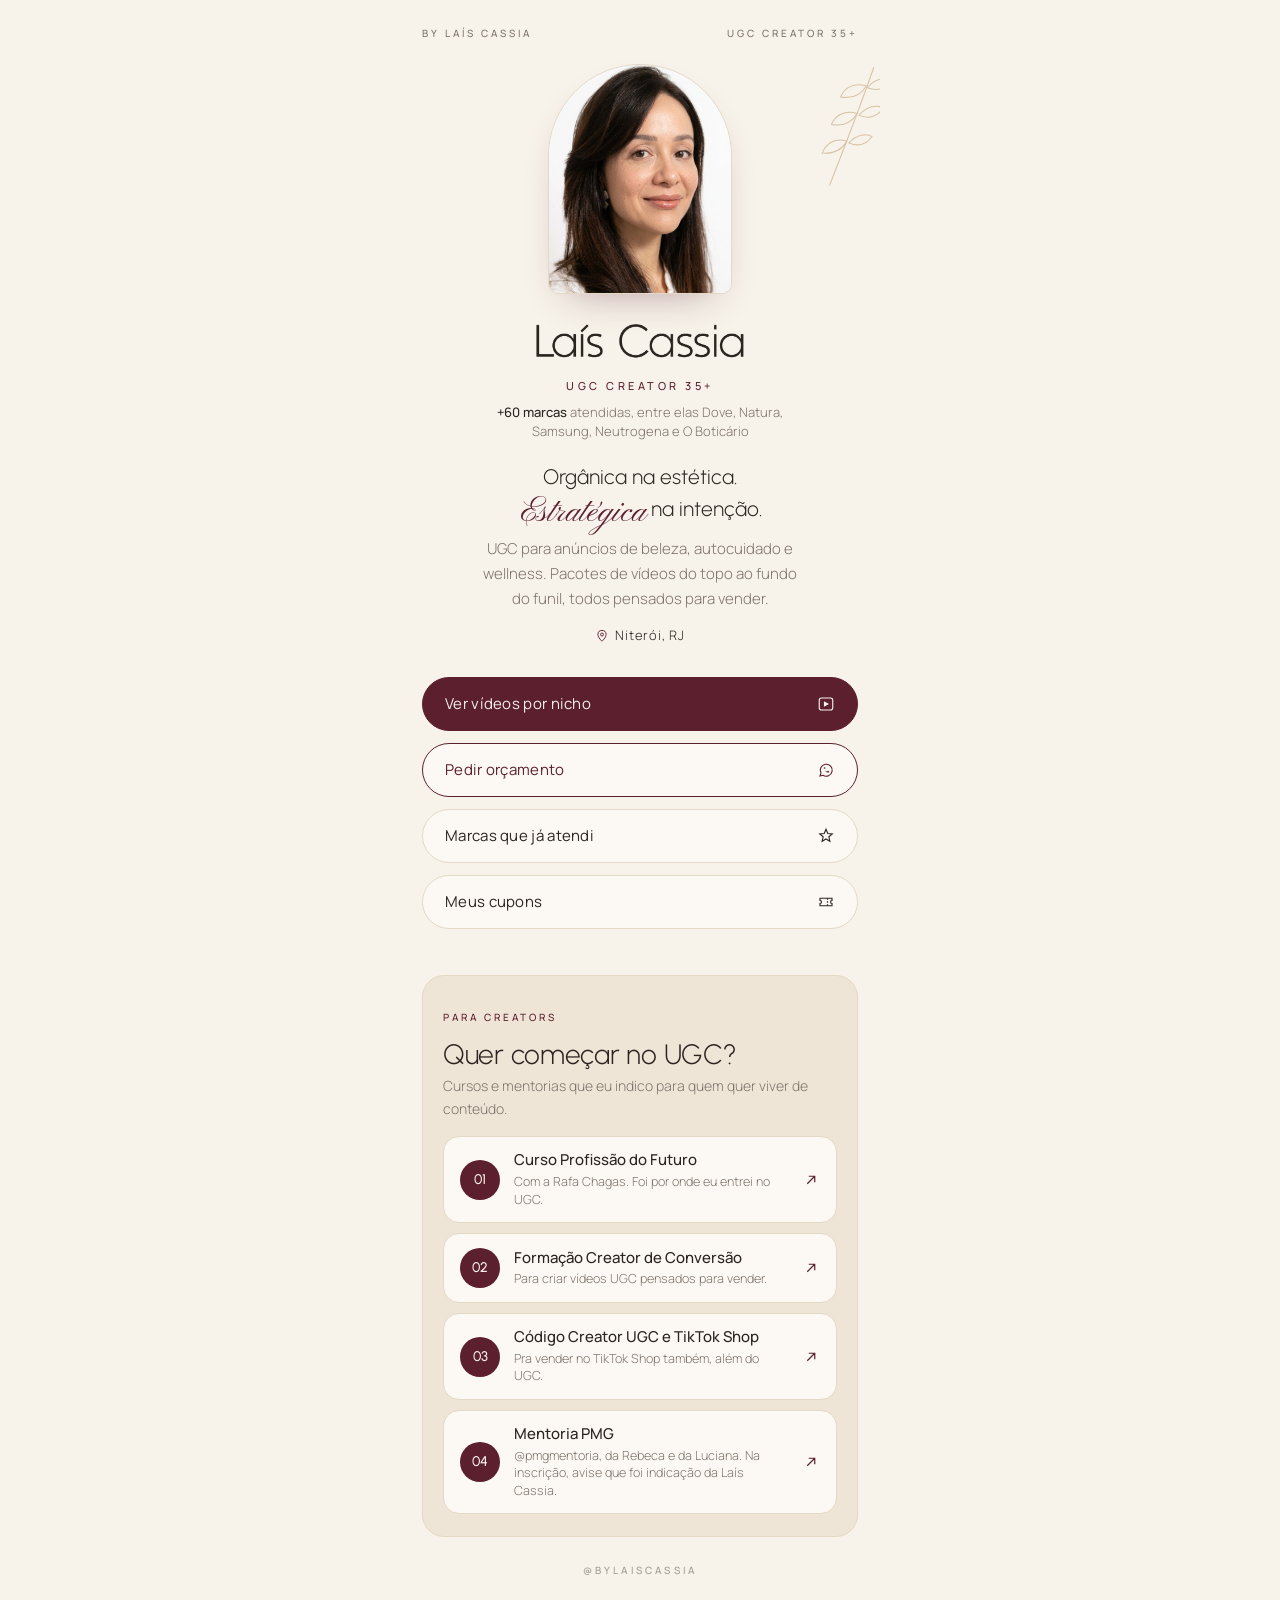
==== index.html @ 1421b420 "Atualização imediata do estilo (cache) Co-Authored-By: Claude Opus 5.5 <noreply@anthropic.com> Claud" ====
<!DOCTYPE html>
<html lang="pt-BR">
<head>
<meta charset="utf-8">
<meta name="viewport" content="width=device-width,initial-scale=1">
<title>Laís Cassia · UGC Creator 35+</title>
<meta name="description" content="UGC para anúncios de beleza, autocuidado e wellness. Niterói, RJ.">
<meta property="og:title" content="Laís Cassia · UGC Creator 35+">
<meta property="og:description" content="UGC para anúncios de beleza, autocuidado e wellness. Niterói, RJ.">
<meta property="og:image" content="img/lais.jpg">
<meta name="theme-color" content="#F7F2EA">
<link rel="icon" href="img/icon.jpg">
<link rel="preload" href="fonts/manrope-300.woff2" as="font" type="font/woff2" crossorigin>
<link rel="preload" href="fonts/urbanist-300.woff2" as="font" type="font/woff2" crossorigin>
<link rel="stylesheet" href="assets/site.css?v=1794709041">
</head>
<body>
<main class="wrap">
  <div class="sigrow"><span>By Laís Cassia</span><span>UGC Creator 35+</span></div>
  <svg class="leaf" style="top:62px;right:-14px;width:92px" viewBox="0 0 100 140" fill="none" stroke="currentColor" stroke-width="1.1" stroke-linecap="round" aria-hidden="true"><path d="M78 6C66 40 52 78 30 134"/><path d="M70 26c-14-4-24 2-28 12 12 2 22-2 28-12z"/><path d="M71 28c8-10 20-12 26-8-6 10-16 12-26 8z"/><path d="M60 56c-14-4-24 2-28 12 12 2 22-2 28-12z"/><path d="M62 58c8-10 20-12 26-8-6 10-16 12-26 8z"/><path d="M49 86c-14-4-23 3-27 13 12 1 21-3 27-13z"/><path d="M51 88c8-9 19-11 25-7-6 9-15 11-25 7z"/></svg>
  <header class="hero">
    <div class="arch"><img src="img/lais.jpg" alt="Laís Cassia" width="640" height="800"></div>
    <h1><img src="img/nome.png" alt="Laís Cassia" width="720" height="165"></h1>
    <div class="tag">UGC Creator 35+</div>
    <p class="proof"><b>+60 marcas</b> atendidas, entre elas Dove, Natura,<br>Samsung, Neutrogena e O Boticário</p>
    <p class="promise">Orgânica na estética.<br><span class="sc">Estratégica</span> na intenção.</p>
    <p class="sub">UGC para anúncios de beleza, autocuidado e wellness. Pacotes de vídeos do topo ao fundo do funil, todos pensados para vender.</p>
    <span class="loc"><svg viewBox="0 0 24 24" fill="none" stroke="currentColor" stroke-width="1.6"><path d="M12 21s-7-6.2-7-11.5A7 7 0 0 1 19 9.5C19 14.8 12 21 12 21z"/><circle cx="12" cy="9.5" r="2.5"/></svg>Niterói, RJ</span>
  </header>

  <a class="qf" id="qf" href="https://quei.ma/c/2j8c57a9d8ba3" target="_blank" rel="noopener" hidden>
    <span class="qtop"><span class="qtag" data-q="tag">Só até quarta</span><span class="qtimer" data-q="timer"></span></span>
    <span class="qtitle"><span class="fire">🔥</span><span>Queima Friday<small>Antecipada</small></span></span>
    <span class="qoff">40% OFF no plano anual da Queima Diária</span>
    <span class="qsub">Treino em casa, na TV da sala, em menos de 20 minutos. É o que eu faço entre uma gravação e outra.</span>
    <span class="qbtn">Quero meu desconto<svg class="ic" viewBox="0 0 24 24" fill="none" stroke="currentColor" stroke-width="1.5"><path d="M5 12h14M13 6l6 6-6 6"/></svg></span>
  </a>

  <nav class="btns" aria-label="Links principais">
    <a class="btn primary" href="portfolio.html"><span class="lbl">Ver vídeos por nicho</span><svg class="ic" viewBox="0 0 24 24" fill="none" stroke="currentColor" stroke-width="1.5"><rect x="3" y="4" width="18" height="16" rx="3"/><path d="M10 9.5v5l4.5-2.5z" fill="currentColor"/></svg></a>
    <a class="btn outline" data-wa href="#"><span class="lbl">Pedir orçamento</span><svg class="ic" viewBox="0 0 24 24" fill="none" stroke="currentColor" stroke-width="1.5"><path d="M4 20l1.3-3.9A8 8 0 1 1 8 19z"/><path d="M9 9.5c.3 2.4 2.1 4.2 4.5 4.6l1-1.1 1.8.8-.4 1.6c-3.7.2-7-3.1-6.8-6.8l1.6-.4.8 1.8z" fill="currentColor" stroke="none"/></svg></a>
    <a class="btn" href="marcas.html"><span class="lbl">Marcas que já atendi</span><svg class="ic" viewBox="0 0 24 24" fill="none" stroke="currentColor" stroke-width="1.5"><path d="M12 3l2.4 5.6 6 .5-4.6 4 1.4 5.9L12 16l-5.2 3 1.4-5.9-4.6-4 6-.5z"/></svg></a>
    <a class="btn" href="cupons.html"><span class="lbl">Meus cupons</span><svg class="ic" viewBox="0 0 24 24" fill="none" stroke="currentColor" stroke-width="1.5"><path d="M4 7h16v3a2 2 0 0 0 0 4v3H4v-3a2 2 0 0 0 0-4z"/><path d="M14 7v10" stroke-dasharray="2 2"/></svg></a>
  </nav>

  <section class="creators" aria-labelledby="cr">
    <span class="eyebrow">Para creators</span>
    <h2 id="cr">Quer começar no UGC?</h2>
    <p>Cursos e mentorias que eu indico para quem quer viver de conteúdo.</p>
    <a class="ccard" href="https://go.hotmart.com/C105191651O" target="_blank" rel="noopener"><span class="ci">01</span><span><b>Curso Profissão do Futuro</b><small>Com a Rafa Chagas. Foi por onde eu entrei no UGC.</small></span><svg class="go" viewBox="0 0 24 24" fill="none" stroke="currentColor" stroke-width="1.6"><path d="M7 17L17 7M9 7h8v8"/></svg></a>
    <a class="ccard" href="https://pay.hub.la/1fpqzjWZHapXwMQ8RwkA?ref=ko4zd2ukh3A7f5HoxDMD" target="_blank" rel="noopener"><span class="ci">02</span><span><b>Formação Creator de Conversão</b><small>Para criar vídeos UGC pensados para vender.</small></span><svg class="go" viewBox="0 0 24 24" fill="none" stroke="currentColor" stroke-width="1.6"><path d="M7 17L17 7M9 7h8v8"/></svg></a>
    <a class="ccard" href="https://kiwify.app/MMvQjS4?afid=CzxgS0Yg" target="_blank" rel="noopener"><span class="ci">03</span><span><b>Código Creator UGC e TikTok Shop</b><small>Pra vender no TikTok Shop também, além do UGC.</small></span><svg class="go" viewBox="0 0 24 24" fill="none" stroke="currentColor" stroke-width="1.6"><path d="M7 17L17 7M9 7h8v8"/></svg></a>
    <a class="ccard" href="https://www.instagram.com/pmgmentoria/" target="_blank" rel="noopener"><span class="ci">04</span><span><b>Mentoria PMG</b><small>@pmgmentoria, da Rebeca e da Luciana. Na inscrição, avise que foi indicação da Laís Cassia.</small></span><svg class="go" viewBox="0 0 24 24" fill="none" stroke="currentColor" stroke-width="1.6"><path d="M7 17L17 7M9 7h8v8"/></svg></a>
  </section>
  <div class="sign"><a href="https://www.instagram.com/bylaiscassia/" target="_blank" rel="noopener">@bylaiscassia</a></div>
</main>
<script src="assets/site.js?v=1794709041"></script>
<script>
(function(){
  var el=document.getElementById("qf"); if(!el) return;
  var ini=new Date("2026-11-16T00:00:00-03:00"), fim=new Date("2026-11-19T00:00:00-03:00");
  var agora=new Date();
  if(agora<ini||agora>=fim) return;
  el.hidden=false;
  document.querySelectorAll("[data-qnormal]").forEach(function(n){n.hidden=true;});
  var tag=el.querySelector('[data-q="tag"]'), tm=el.querySelector('[data-q="timer"]');
  function p(n){return String(n).padStart(2,"0")}
  function tick(){
    var now=new Date(), alvo=now<ini?ini:fim, s=Math.max(0,Math.floor((alvo-now)/1000));
    if(now>=fim){el.hidden=true;return}
    var d=Math.floor(s/86400),h=Math.floor(s%86400/3600),m=Math.floor(s%3600/60),ss=s%60;
    tag.textContent = "Só até quarta";
    tm.textContent = "acaba em "+(d?d+"d ":"")+p(h)+"h "+p(m)+"m "+p(ss)+"s";
  }
  tick(); setInterval(tick,1000);
})();
</script>
</body>
</html>
---- assets/site.css ----
@font-face{font-family:"Urbanist";src:url(../fonts/urbanist-300.woff2) format("woff2");font-weight:300;font-style:normal;font-display:swap}
@font-face{font-family:"Urbanist";src:url(../fonts/urbanist-400.woff2) format("woff2");font-weight:400;font-style:normal;font-display:swap}
@font-face{font-family:"Urbanist";src:url(../fonts/urbanist-500.woff2) format("woff2");font-weight:500;font-style:normal;font-display:swap}
@font-face{font-family:"Manrope";src:url(../fonts/manrope-300.woff2) format("woff2");font-weight:300;font-style:normal;font-display:swap}
@font-face{font-family:"Manrope";src:url(../fonts/manrope-400.woff2) format("woff2");font-weight:400;font-style:normal;font-display:swap}
@font-face{font-family:"Manrope";src:url(../fonts/manrope-500.woff2) format("woff2");font-weight:500;font-style:normal;font-display:swap}
@font-face{font-family:"Manrope";src:url(../fonts/manrope-600.woff2) format("woff2");font-weight:600;font-style:normal;font-display:swap}
@font-face{font-family:"Pinyon Script";src:url(../fonts/pinyon-400.woff2) format("woff2");font-weight:400;font-style:normal;font-display:swap}
:root{
  --bg:#F7F2EA;          /* off-white da paleta */
  --card:#FCF9F4;
  --ink:#2B2420;         /* preto suave */
  --muted:#7E746C;
  --gray:#A39B92;        /* cinza */
  --line:#E4D8C6;
  --carmim:#5C1F2E;      /* cor principal */
  --carmim-2:#74293C;
  --bege:#D8C3A5;
  --soft:#EFE5D6;
  --serif:"Urbanist","Kontora",system-ui,sans-serif;
  --sans:"Manrope",system-ui,sans-serif;
  --script:"Pinyon Script",cursive;
  --qd:#FF4F00;
}
*{box-sizing:border-box}
html{-webkit-text-size-adjust:100%;scroll-behavior:smooth}
body{margin:0;background:var(--bg);color:var(--ink);font:300 16px/1.65 var(--sans);-webkit-font-smoothing:antialiased}
a{color:inherit}
img,video{display:block;max-width:100%}
.wrap{max-width:480px;margin:0 auto;padding:28px 22px 44px;position:relative;overflow:hidden}
.wide{max-width:1120px}
.leaf{position:absolute;pointer-events:none;color:var(--bege)}
.sigrow{display:flex;justify-content:space-between;align-items:center;font:500 10px/1 var(--sans);letter-spacing:.3em;text-transform:uppercase;color:var(--muted);position:relative;z-index:2}
.eyebrow{font:500 10px/1 var(--sans);letter-spacing:.3em;text-transform:uppercase;color:var(--muted)}
h1,h2,h3{font-family:var(--serif);font-weight:300;line-height:1.15;margin:0;color:var(--ink);letter-spacing:-.01em}

/* topo do link da bio */
.hero{display:flex;flex-direction:column;align-items:center;text-align:center;position:relative;z-index:1;margin-top:26px}
.arch{width:184px;height:230px;border-radius:92px 92px 10px 10px;overflow:hidden;border:1px solid var(--line);box-shadow:0 18px 40px -22px rgba(92,31,46,.45)}
.arch img{width:100%;height:100%;object-fit:cover}
.hero h1{margin:24px 0 0;line-height:0}
.hero h1 img{height:50px;width:auto;margin:0 auto}
.tag{font:500 11px/1 var(--sans);letter-spacing:.32em;text-transform:uppercase;color:var(--carmim);margin-top:12px}
.promise{font:300 21px/1.35 var(--serif);margin:22px 0 12px}
.promise .sc{font:400 34px/1 var(--script);color:var(--carmim);font-style:normal;display:inline-block;transform:translateY(5px);margin-left:2px}
.sub{color:var(--muted);font-size:15px;margin:0;max-width:36ch}
.loc{display:inline-flex;align-items:center;gap:6px;margin-top:14px;font-size:13px;letter-spacing:.06em;color:var(--ink)}
.loc svg{width:14px;height:14px;color:var(--carmim)}

/* botões */
.btns{display:flex;flex-direction:column;gap:12px;margin:30px 0 0}
.btn{display:flex;align-items:center;justify-content:space-between;gap:12px;text-decoration:none;padding:17px 22px;border-radius:999px;border:1px solid var(--line);background:var(--card);font:400 15px/1.2 var(--sans);letter-spacing:.02em;transition:transform .15s ease,border-color .15s ease,background .15s ease}
.btn:hover{border-color:var(--carmim);transform:translateY(-1px)}
.btn:focus-visible{outline:2px solid var(--carmim);outline-offset:3px}
.btn .ic{width:18px;height:18px;flex:none}
.btn.primary{background:var(--carmim);border-color:var(--carmim);color:#F7F2EA}
.btn.primary:hover{background:var(--carmim-2)}
.btn.outline{border-color:var(--carmim);color:var(--carmim)}
.btn .lbl{flex:1;text-align:left}
.proof{margin:26px 0 0;text-align:center;font-size:13px;color:var(--muted)}
.proof b{font-weight:500;color:var(--ink)}

/* rodapé */
.sign{margin-top:28px;font:500 10px/1 var(--sans);letter-spacing:.32em;text-transform:uppercase;color:var(--gray);text-align:center}
.sign a{text-decoration:none}

/* páginas internas */
.top{display:flex;align-items:center;justify-content:space-between;margin-bottom:30px;position:relative;z-index:2}
.back{display:inline-flex;align-items:center;gap:6px;text-decoration:none;font-size:13px;letter-spacing:.04em;color:var(--muted)}
.back:hover{color:var(--carmim)}
.page-title{font-size:42px;line-height:1.05}
.page-title em{font-family:var(--script);font-style:normal;color:var(--carmim);font-size:1.15em;font-weight:400}
.page-sub{color:var(--muted);margin:12px 0 0;max-width:56ch}

/* portfólio */
.chips{display:flex;gap:8px;overflow-x:auto;padding:10px 22px;margin:22px -22px 0;scrollbar-width:none;position:sticky;top:0;background:var(--bg);z-index:5;border-bottom:1px solid transparent}
.chips::-webkit-scrollbar{display:none}
.chip{flex:none;text-decoration:none;font-size:12px;letter-spacing:.04em;padding:8px 14px;border-radius:999px;border:1px solid var(--line);background:var(--card);white-space:nowrap}
.chip:hover{border-color:var(--carmim);color:var(--carmim)}
.niche{padding-top:40px;scroll-margin-top:60px}
.niche-head{display:flex;align-items:baseline;justify-content:space-between;gap:12px;border-bottom:1px solid var(--line);padding-bottom:10px}
.niche h2{font-size:30px}
.niche .num{font:500 10px/1 var(--sans);letter-spacing:.24em;text-transform:uppercase;color:var(--gray)}
.niche p.desc{color:var(--muted);font-size:14px;margin:10px 0 18px;max-width:62ch}
.row{display:grid;grid-auto-flow:column;grid-auto-columns:minmax(150px,44%);gap:12px;overflow-x:auto;scroll-snap-type:x mandatory;scroll-padding:0 22px;margin:0 -22px;padding:0 22px 6px;scrollbar-width:none}
.row::-webkit-scrollbar{display:none}
@media(min-width:760px){.row{grid-auto-flow:row;grid-template-columns:repeat(4,minmax(0,1fr));grid-auto-columns:auto;overflow:visible;margin:0;padding:0;gap:18px}}
.vcard{margin:0;scroll-snap-align:start}
.vbox{position:relative;border-radius:14px;overflow:hidden;background:var(--soft);aspect-ratio:9/16}
.vbox video{width:100%;height:100%;object-fit:cover;background:#000}
.vbox .play{position:absolute;inset:0;display:flex;align-items:center;justify-content:center;background:transparent;border:0;cursor:pointer;padding:0}
.vbox .play img{position:absolute;inset:0;width:100%;height:100%;object-fit:cover}
.vbox .play span{position:relative;width:50px;height:50px;border-radius:50%;background:rgba(247,242,234,.9);display:flex;align-items:center;justify-content:center;box-shadow:0 4px 18px rgba(0,0,0,.18)}
.vbox .play span svg{width:17px;height:17px;margin-left:3px;color:var(--carmim)}
.vbox .dur{position:absolute;right:8px;bottom:8px;font-size:11px;background:rgba(43,36,32,.6);color:#fff;padding:2px 7px;border-radius:999px}
.vcard figcaption{padding:10px 2px 0}
.vcard .brand{font:500 10px/1.2 var(--sans);letter-spacing:.2em;text-transform:uppercase;color:var(--carmim)}
.vcard .cap{font-size:13px;line-height:1.4;margin-top:5px}
.cta-band{margin:60px 0 0;padding:34px 22px;border-radius:22px;background:var(--carmim);color:#F7F2EA;text-align:center;position:relative;overflow:hidden}
.cta-band h2{font-size:28px;color:#F7F2EA}
.cta-band p{color:#E8DCCB;margin:8px auto 20px;max-width:40ch;line-height:1.35}
.cta-band .btn{display:inline-flex;max-width:320px;width:100%;background:#F7F2EA;border-color:#F7F2EA;color:var(--carmim)}
.cta-band .eyebrow{color:var(--bege);font-size:15px;letter-spacing:.32em}
.cta-band p strong{display:block;font-weight:600;color:#F7F2EA;margin-top:2px}

/* marcas */
.wall{display:flex;flex-wrap:wrap;justify-content:center;gap:8px 20px;margin:32px 0 0}
.wall span{font:300 20px/1.35 var(--serif);color:var(--ink)}
.wall span.big{font-size:26px;font-weight:400;color:var(--carmim)}
.wall span.dot{color:var(--bege)}
.posts{display:grid;gap:12px;margin-top:18px}
.post{display:flex;align-items:center;justify-content:space-between;gap:14px;text-decoration:none;padding:16px 18px;border-radius:16px;background:var(--card);border:1px solid var(--line)}
.post:hover{border-color:var(--carmim)}
.post b{font:400 20px/1.2 var(--serif);display:block}
.post small{color:var(--muted);font-size:12px}
.post svg{width:18px;height:18px;color:var(--carmim);flex:none}
.sec{margin-top:46px}
.sec h2{font-size:28px}

/* cupons */
.coupon{padding:24px 22px;border-radius:20px;background:var(--card);border:1px solid var(--line);margin-top:16px}
.coupon.feature{background:var(--carmim);border-color:var(--carmim);color:#F7F2EA}
.coupon.feature h2,.coupon.feature p{color:#F7F2EA}
.coupon.feature p{opacity:.9}
.coupon.feature .badge{background:#F7F2EA;color:var(--carmim)}
.coupon.feature .btn{background:#F7F2EA;border-color:#F7F2EA;color:var(--carmim)}
.coupon .badge{display:inline-block;font:500 10px/1 var(--sans);letter-spacing:.2em;text-transform:uppercase;color:var(--carmim);background:var(--soft);padding:7px 11px;border-radius:999px}
.coupon h2{font-size:28px;margin-top:14px}
.coupon p{color:var(--muted);margin:6px 0 18px;font-size:15px}
.coupon .code{display:inline-flex;align-items:center;gap:10px;margin:0 0 16px;font:500 13px/1 var(--sans);letter-spacing:.14em;border:1px dashed var(--carmim);color:var(--carmim);padding:10px 14px;border-radius:10px;background:transparent;cursor:pointer}
.coupon .btn{padding:14px 20px}


/* para creators */
.creators{margin-top:46px;padding:26px 20px 22px;border-radius:22px;background:var(--soft);border:1px solid var(--line);text-align:left}
.creators .eyebrow{color:var(--carmim)}
.creators h2{font-size:28px;margin:10px 0 4px}
.creators>p{color:var(--muted);font-size:14px;margin:0 0 16px}
.ccard{display:flex;align-items:center;gap:14px;text-decoration:none;background:var(--card);border:1px solid var(--line);border-radius:16px;padding:14px 16px;margin-top:10px;transition:border-color .15s ease,transform .15s ease}
.ccard:hover{border-color:var(--carmim);transform:translateY(-1px)}
.ccard .ci{width:40px;height:40px;border-radius:50%;background:var(--carmim);color:#F7F2EA;display:flex;align-items:center;justify-content:center;flex:none;font:500 14px/1 var(--serif)}
.ccard b{display:block;font:500 15px/1.25 var(--sans);color:var(--ink)}
.ccard small{display:block;font-size:12.5px;color:var(--muted);margin-top:3px;line-height:1.4}
.ccard .go{margin-left:auto;width:18px;height:18px;color:var(--carmim);flex:none}

/* Queima Friday */
.qf{display:block;position:relative;overflow:hidden;text-decoration:none;color:#111;background:var(--qd);border-radius:20px;padding:18px 18px 16px;margin:22px 0 0;box-shadow:0 14px 30px -14px rgba(255,79,0,.65);animation:qfglow 2.4s ease-in-out infinite}
.qf::before{content:"";position:absolute;inset:0;background:linear-gradient(110deg,transparent 30%,rgba(255,255,255,.35) 45%,transparent 60%);transform:translateX(-100%);animation:qfshine 3.2s ease-in-out infinite}
.qf .qtop{display:flex;align-items:center;justify-content:space-between;gap:10px}
.qf .qtag{font:600 10px/1 var(--sans);letter-spacing:.22em;text-transform:uppercase;background:#111;color:#fff;padding:7px 10px;border-radius:999px}
.qf .qtimer{font:600 12px/1 var(--sans);letter-spacing:.04em;font-variant-numeric:tabular-nums}
.qf .qtitle{display:flex;align-items:center;gap:8px;margin-top:12px;font:800 30px/1 var(--sans);letter-spacing:-.02em;text-transform:uppercase}
.qf .fire{display:inline-block;animation:flick 1.1s ease-in-out infinite;transform-origin:50% 90%}
.qf .qoff,.qf .qsub{display:block}
.qf .qoff{font:800 15px/1.3 var(--sans);margin-top:8px}
.qf .qsub{font:500 13px/1.45 var(--sans);margin-top:4px;opacity:.85}
.qf .qbtn{display:flex;align-items:center;justify-content:space-between;margin-top:14px;background:#111;color:#fff;border-radius:999px;padding:14px 20px;font:600 15px/1 var(--sans);animation:pulse 1.6s ease-in-out infinite}
.qf .qbtn svg{width:18px;height:18px}
.qf.big{padding:26px 22px 22px;margin-top:22px}
.qf.big .qtitle{font-size:40px}
.qf.big .qoff{font-size:18px}
@keyframes qfshine{0%,40%{transform:translateX(-100%)}80%,100%{transform:translateX(100%)}}
@keyframes qfglow{0%,100%{box-shadow:0 14px 30px -14px rgba(255,79,0,.55)}50%{box-shadow:0 16px 40px -10px rgba(255,79,0,.9)}}
@keyframes flick{0%,100%{transform:scale(1) rotate(-3deg)}50%{transform:scale(1.18) rotate(4deg)}}
@keyframes pulse{0%,100%{transform:scale(1)}50%{transform:scale(1.025)}}

/* nichos recolhíveis */
.filters{display:flex;gap:8px;overflow-x:auto;padding:12px 22px;margin:24px -22px 0;scrollbar-width:none;position:sticky;top:0;background:var(--bg);z-index:5}
.filters::-webkit-scrollbar{display:none}
.filters button{flex:none;font:500 12.5px/1 var(--sans);letter-spacing:.03em;padding:10px 15px;border-radius:999px;border:1px solid var(--line);background:var(--card);color:var(--ink);cursor:pointer;white-space:nowrap}
.filters button:hover{border-color:var(--carmim);color:var(--carmim)}
.filters button[aria-pressed="true"]{background:var(--carmim);border-color:var(--carmim);color:#F7F2EA}
details.niche{padding:0;border-bottom:1px solid var(--line);scroll-margin-top:64px}
details.niche:first-of-type{border-top:1px solid var(--line);margin-top:10px}
details.niche>summary{list-style:none;display:flex;align-items:center;gap:14px;padding:20px 2px;cursor:pointer}
details.niche>summary::-webkit-details-marker{display:none}
details.niche>summary h2{font-size:26px;flex:1}
details.niche .count{font:500 11px/1 var(--sans);letter-spacing:.14em;text-transform:uppercase;color:var(--gray)}
details.niche .chev{width:34px;height:34px;border-radius:50%;border:1px solid var(--line);display:flex;align-items:center;justify-content:center;color:var(--carmim);transition:transform .25s ease,background .2s ease;flex:none}
details.niche .chev svg{width:16px;height:16px}
details.niche[open] .chev{transform:rotate(180deg);background:var(--carmim);color:#F7F2EA;border-color:var(--carmim)}
details.niche>summary:hover h2{color:var(--carmim)}
details.niche .inner{padding:0 0 26px}
details.niche p.desc{color:var(--muted);font-size:14px;margin:0 0 16px;max-width:62ch}
details.niche[hidden]{display:none}

@media (prefers-reduced-motion:reduce){*{transition:none!important;animation:none!important}html{scroll-behavior:auto}}
@media(min-width:760px){.filters{flex-wrap:wrap;overflow:visible}}

/* logos e marcas */
.logos{display:grid;grid-template-columns:repeat(3,1fr);gap:14px 12px;margin:30px auto 0;max-width:420px}
.logo{margin:0 auto;width:100%;max-width:120px;aspect-ratio:1;border-radius:50%;background:#fff;border:1px solid var(--line);display:flex;align-items:center;justify-content:center;padding:0 16%;box-shadow:0 10px 24px -18px rgba(92,31,46,.45)}
.logo img{width:100%;max-height:34%;object-fit:contain}
.logo.txt{font:400 15px/1.2 var(--serif);color:var(--carmim);text-align:center}
.also{margin:22px 0 0;font-size:14px;line-height:1.9;color:var(--muted);text-align:center}
.also b{display:block;font:500 11px/1 var(--sans);letter-spacing:.28em;text-transform:uppercase;color:var(--carmim);margin-bottom:10px}
.also span{white-space:nowrap}
.byb{margin-top:46px;padding:28px 20px 22px;border-radius:22px;background:var(--carmim);color:#F7F2EA}
.byb .eyebrow{color:var(--bege);font-size:12px}
.byb h2{color:#F7F2EA;font-size:30px;margin:12px 0 8px;font-weight:400}
.byb>p{color:#E8DCCB;font-size:14.5px;margin:0 0 18px}
.bposts{display:grid;gap:10px}
.bpost{display:flex;align-items:center;gap:14px;text-decoration:none;background:#F7F2EA;color:var(--ink);border-radius:16px;padding:14px 16px;transition:transform .15s ease}
.bpost:hover{transform:translateY(-1px)}
.bpost .bi{width:40px;height:40px;border-radius:50%;background:var(--soft);color:var(--carmim);display:flex;align-items:center;justify-content:center;flex:none}
.bpost .bi svg{width:20px;height:20px}
.bpost b{display:block;font:600 15px/1.25 var(--sans)}
.bpost small{display:block;font-size:13px;color:var(--muted);margin-top:2px;line-height:1.4}
.bpost em{display:inline-block;margin-top:6px;font:600 10px/1 var(--sans);letter-spacing:.14em;text-transform:uppercase;font-style:normal;color:var(--carmim);background:var(--soft);padding:5px 8px;border-radius:999px}
.bpost .go{margin-left:auto;width:18px;height:18px;color:var(--carmim);flex:none}

/* cupons recolhíveis */
.cplist{margin-top:18px;border-top:1px solid var(--line)}
details.cp{border-bottom:1px solid var(--line)}
details.cp>summary{list-style:none;display:flex;align-items:center;gap:14px;padding:18px 2px;cursor:pointer}
details.cp>summary::-webkit-details-marker{display:none}
details.cp .ct{flex:1;display:flex;align-items:center;gap:12px;flex-wrap:wrap}
details.cp .ct b{font:300 24px/1.15 var(--serif);color:var(--ink)}
details.cp .badge{font:600 10px/1 var(--sans);letter-spacing:.18em;text-transform:uppercase;color:var(--carmim);background:var(--soft);padding:7px 10px;border-radius:999px}
details.cp .chev{width:34px;height:34px;border-radius:50%;border:1px solid var(--line);display:flex;align-items:center;justify-content:center;color:var(--carmim);transition:transform .25s ease;flex:none}
details.cp .chev svg{width:16px;height:16px}
details.cp[open] .chev{transform:rotate(180deg);background:var(--carmim);color:#F7F2EA;border-color:var(--carmim)}
details.cp .inner{padding:0 0 22px}
details.cp .inner p{color:var(--muted);font-size:15px;margin:0 0 16px}
details.cp .code{display:inline-flex;align-items:center;gap:10px;margin:0 0 14px;font:600 13px/1 var(--sans);letter-spacing:.14em;border:1px dashed var(--carmim);color:var(--carmim);padding:11px 14px;border-radius:10px;background:transparent;cursor:pointer}
details.cp .btn{padding:14px 20px}
.hero .proof{margin:12px 0 0;font-size:13px;line-height:1.45}
.qf[hidden],details.cp[hidden]{display:none!important}
.qf .qtitle>span:last-child{display:flex;flex-direction:column}
.qf .qtitle small{font:800 .52em/1.1 var(--sans);letter-spacing:.06em;margin-top:2px}
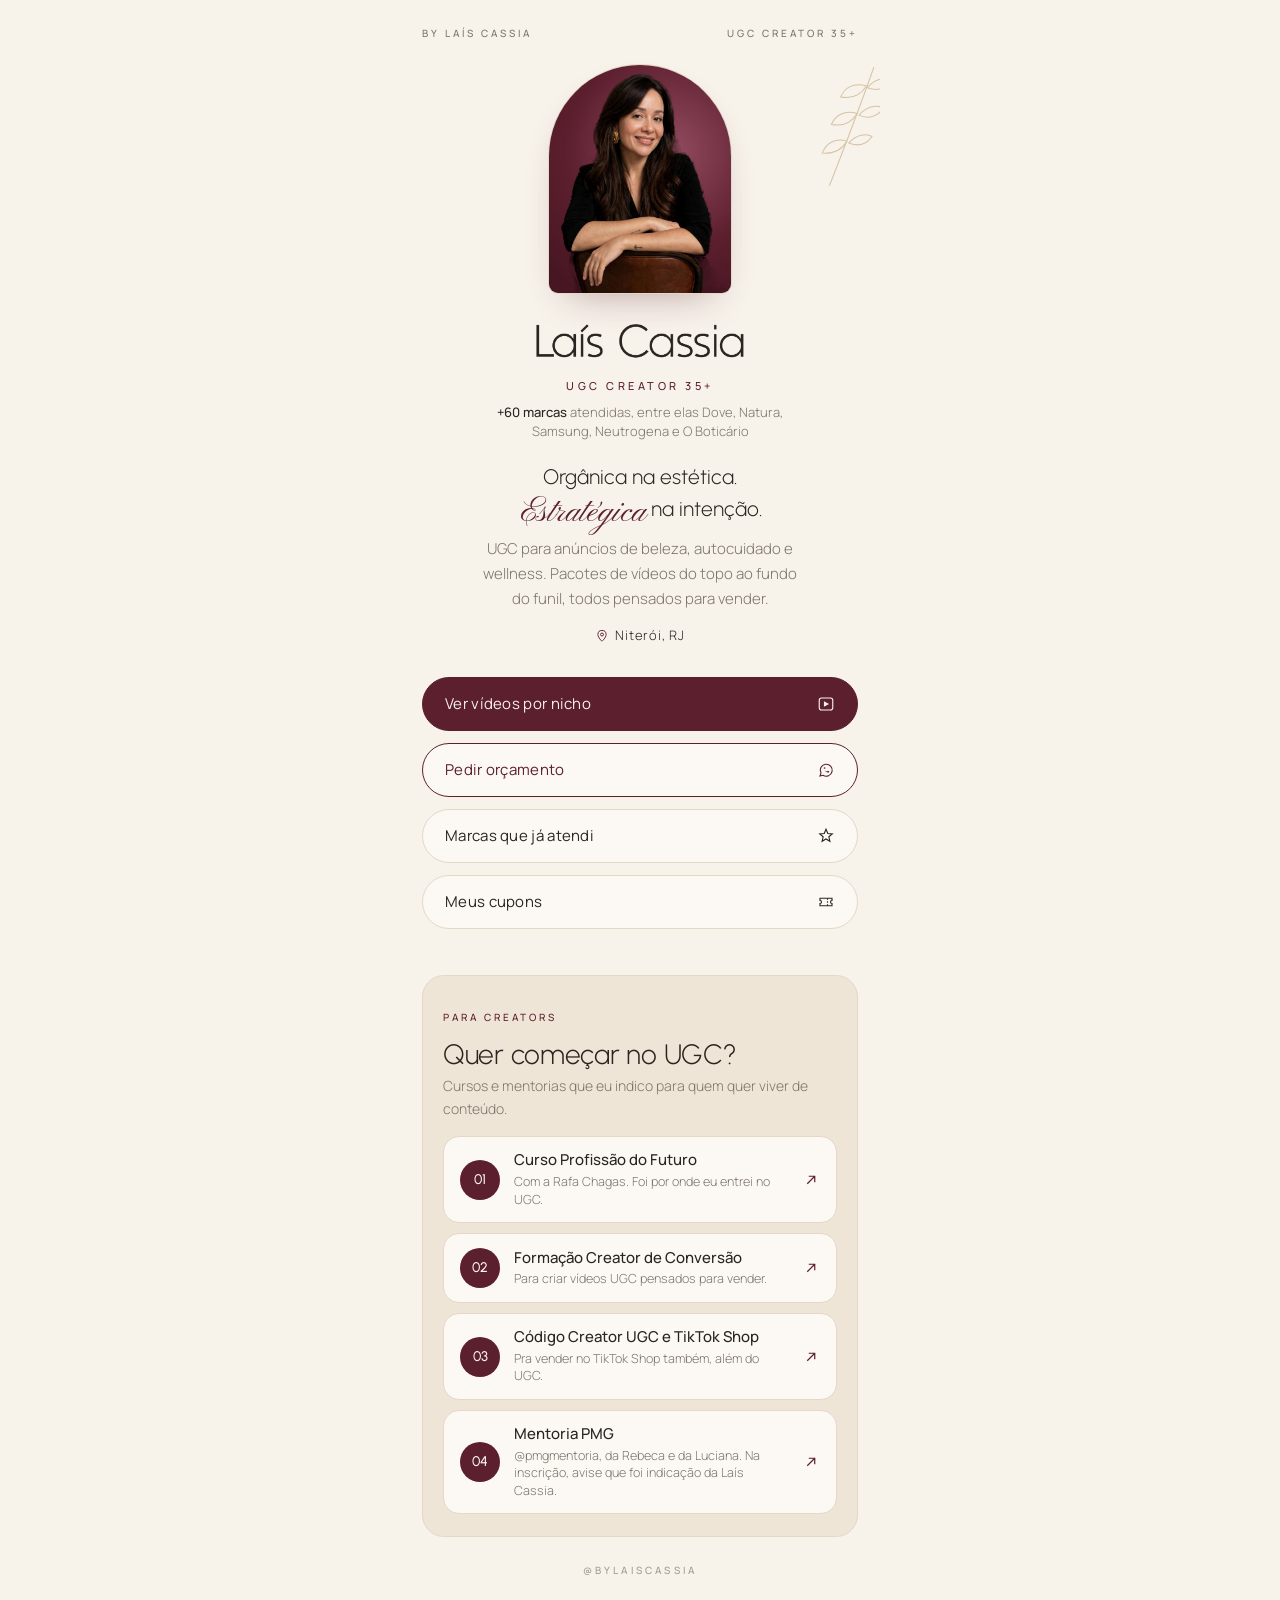
==== commit 0cc9293d: "Foto nova com nome novo para atualizar na hora Co-Authored-By: Claude Opus 5.5 <noreply@anthropic.co" ====
--- a/index.html
+++ b/index.html
@@ -7,20 +7,20 @@
 <meta name="description" content="UGC para anúncios de beleza, autocuidado e wellness. Niterói, RJ.">
 <meta property="og:title" content="Laís Cassia · UGC Creator 35+">
 <meta property="og:description" content="UGC para anúncios de beleza, autocuidado e wellness. Niterói, RJ.">
-<meta property="og:image" content="img/lais.jpg">
+<meta property="og:image" content="https://bylaiscassia.com.br/img/lais-carmim.jpg">
 <meta name="theme-color" content="#F7F2EA">
-<link rel="icon" href="img/icon.jpg">
-<link rel="preload" href="fonts/manrope-300.woff2" as="font" type="font/woff2" crossorigin>
-<link rel="preload" href="fonts/urbanist-300.woff2" as="font" type="font/woff2" crossorigin>
-<link rel="stylesheet" href="assets/site.css?v=1794709041">
+<link rel="icon" href="/img/icon.jpg">
+<link rel="preload" href="/fonts/manrope-300.woff2" as="font" type="font/woff2" crossorigin>
+<link rel="preload" href="/fonts/urbanist-300.woff2" as="font" type="font/woff2" crossorigin>
+<link rel="stylesheet" href="/assets/site.css?v=1794712552">
 </head>
 <body>
 <main class="wrap">
   <div class="sigrow"><span>By Laís Cassia</span><span>UGC Creator 35+</span></div>
   <svg class="leaf" style="top:62px;right:-14px;width:92px" viewBox="0 0 100 140" fill="none" stroke="currentColor" stroke-width="1.1" stroke-linecap="round" aria-hidden="true"><path d="M78 6C66 40 52 78 30 134"/><path d="M70 26c-14-4-24 2-28 12 12 2 22-2 28-12z"/><path d="M71 28c8-10 20-12 26-8-6 10-16 12-26 8z"/><path d="M60 56c-14-4-24 2-28 12 12 2 22-2 28-12z"/><path d="M62 58c8-10 20-12 26-8-6 10-16 12-26 8z"/><path d="M49 86c-14-4-23 3-27 13 12 1 21-3 27-13z"/><path d="M51 88c8-9 19-11 25-7-6 9-15 11-25 7z"/></svg>
   <header class="hero">
-    <div class="arch"><img src="img/lais.jpg" alt="Laís Cassia" width="640" height="800"></div>
-    <h1><img src="img/nome.png" alt="Laís Cassia" width="720" height="165"></h1>
+    <div class="arch"><img src="/img/lais-carmim.jpg" alt="Laís Cassia" width="640" height="800"></div>
+    <h1><img src="/img/nome.png" alt="Laís Cassia" width="720" height="165"></h1>
     <div class="tag">UGC Creator 35+</div>
     <p class="proof"><b>+60 marcas</b> atendidas, entre elas Dove, Natura,<br>Samsung, Neutrogena e O Boticário</p>
     <p class="promise">Orgânica na estética.<br><span class="sc">Estratégica</span> na intenção.</p>
@@ -37,10 +37,10 @@
   </a>
 
   <nav class="btns" aria-label="Links principais">
-    <a class="btn primary" href="portfolio.html"><span class="lbl">Ver vídeos por nicho</span><svg class="ic" viewBox="0 0 24 24" fill="none" stroke="currentColor" stroke-width="1.5"><rect x="3" y="4" width="18" height="16" rx="3"/><path d="M10 9.5v5l4.5-2.5z" fill="currentColor"/></svg></a>
+    <a class="btn primary" href="/portfolio/"><span class="lbl">Ver vídeos por nicho</span><svg class="ic" viewBox="0 0 24 24" fill="none" stroke="currentColor" stroke-width="1.5"><rect x="3" y="4" width="18" height="16" rx="3"/><path d="M10 9.5v5l4.5-2.5z" fill="currentColor"/></svg></a>
     <a class="btn outline" data-wa href="#"><span class="lbl">Pedir orçamento</span><svg class="ic" viewBox="0 0 24 24" fill="none" stroke="currentColor" stroke-width="1.5"><path d="M4 20l1.3-3.9A8 8 0 1 1 8 19z"/><path d="M9 9.5c.3 2.4 2.1 4.2 4.5 4.6l1-1.1 1.8.8-.4 1.6c-3.7.2-7-3.1-6.8-6.8l1.6-.4.8 1.8z" fill="currentColor" stroke="none"/></svg></a>
-    <a class="btn" href="marcas.html"><span class="lbl">Marcas que já atendi</span><svg class="ic" viewBox="0 0 24 24" fill="none" stroke="currentColor" stroke-width="1.5"><path d="M12 3l2.4 5.6 6 .5-4.6 4 1.4 5.9L12 16l-5.2 3 1.4-5.9-4.6-4 6-.5z"/></svg></a>
-    <a class="btn" href="cupons.html"><span class="lbl">Meus cupons</span><svg class="ic" viewBox="0 0 24 24" fill="none" stroke="currentColor" stroke-width="1.5"><path d="M4 7h16v3a2 2 0 0 0 0 4v3H4v-3a2 2 0 0 0 0-4z"/><path d="M14 7v10" stroke-dasharray="2 2"/></svg></a>
+    <a class="btn" href="/marcas/"><span class="lbl">Marcas que já atendi</span><svg class="ic" viewBox="0 0 24 24" fill="none" stroke="currentColor" stroke-width="1.5"><path d="M12 3l2.4 5.6 6 .5-4.6 4 1.4 5.9L12 16l-5.2 3 1.4-5.9-4.6-4 6-.5z"/></svg></a>
+    <a class="btn" href="/cupons/"><span class="lbl">Meus cupons</span><svg class="ic" viewBox="0 0 24 24" fill="none" stroke="currentColor" stroke-width="1.5"><path d="M4 7h16v3a2 2 0 0 0 0 4v3H4v-3a2 2 0 0 0 0-4z"/><path d="M14 7v10" stroke-dasharray="2 2"/></svg></a>
   </nav>
 
   <section class="creators" aria-labelledby="cr">
@@ -54,7 +54,7 @@
   </section>
   <div class="sign"><a href="https://www.instagram.com/bylaiscassia/" target="_blank" rel="noopener">@bylaiscassia</a></div>
 </main>
-<script src="assets/site.js?v=1794709041"></script>
+<script src="/assets/site.js?v=1794712552"></script>
 <script>
 (function(){
   var el=document.getElementById("qf"); if(!el) return;
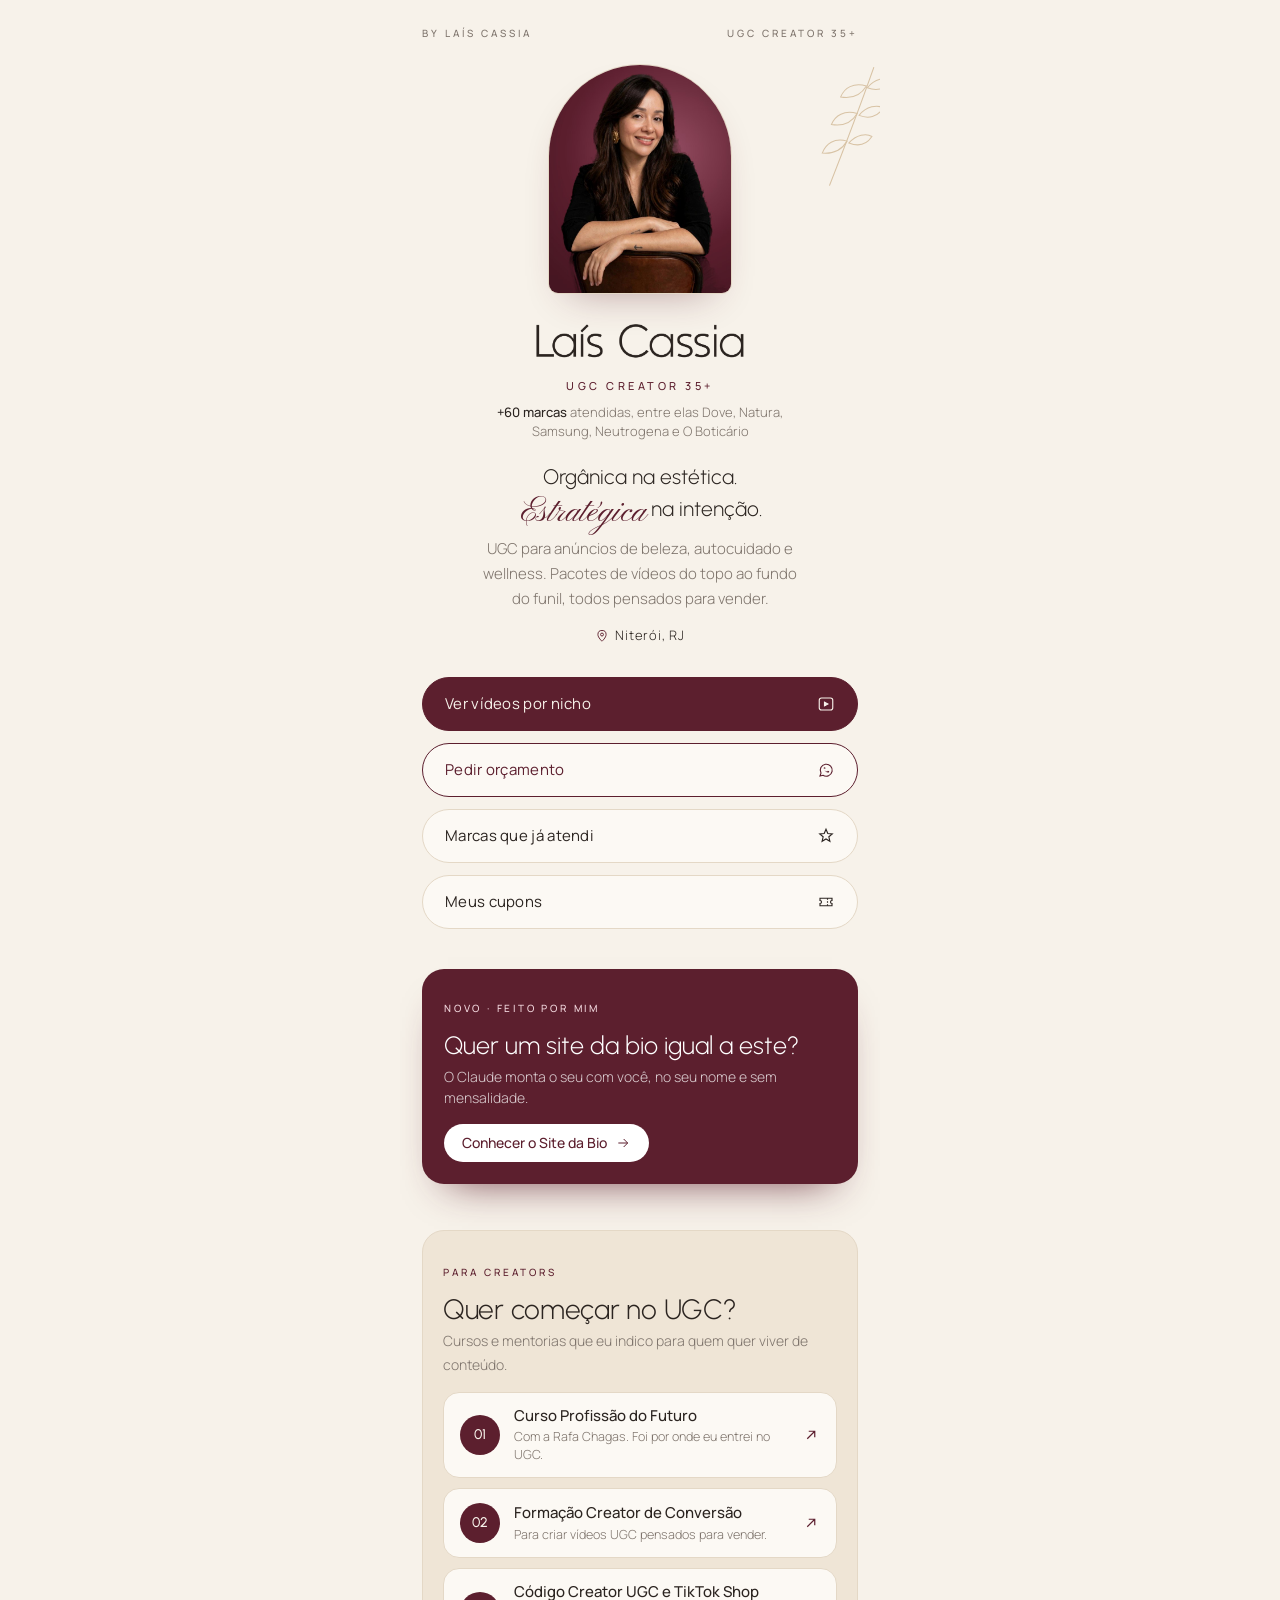
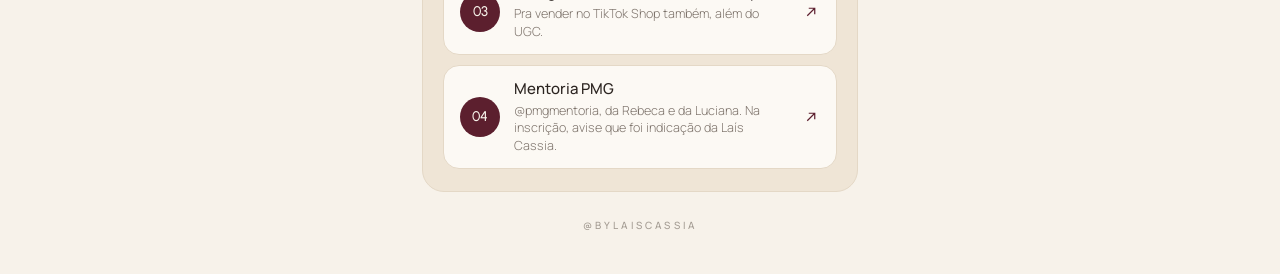
==== commit 9bb26b33: "Página de vendas Site da Bio para Creators e card na página inicial Co-Authored-By: Claude Opus 5.5 " ====
--- a/index.html
+++ b/index.html
@@ -12,7 +12,7 @@
 <link rel="icon" href="/img/icon.jpg">
 <link rel="preload" href="/fonts/manrope-300.woff2" as="font" type="font/woff2" crossorigin>
 <link rel="preload" href="/fonts/urbanist-300.woff2" as="font" type="font/woff2" crossorigin>
-<link rel="stylesheet" href="/assets/site.css?v=1794712552">
+<link rel="stylesheet" href="/assets/site.css?v=1794800892">
 </head>
 <body>
 <main class="wrap">
@@ -43,6 +43,13 @@
     <a class="btn" href="/cupons/"><span class="lbl">Meus cupons</span><svg class="ic" viewBox="0 0 24 24" fill="none" stroke="currentColor" stroke-width="1.5"><path d="M4 7h16v3a2 2 0 0 0 0 4v3H4v-3a2 2 0 0 0 0-4z"/><path d="M14 7v10" stroke-dasharray="2 2"/></svg></a>
   </nav>
 
+  <a class="sdb" href="/site-da-bio/">
+    <span class="sdb-tag">Novo · Feito por mim</span>
+    <b>Quer um site da bio igual a este?</b>
+    <small>O Claude monta o seu com você, no seu nome e sem mensalidade.</small>
+    <span class="sdb-btn">Conhecer o Site da Bio<svg class="ic" viewBox="0 0 24 24" fill="none" stroke="currentColor" stroke-width="1.5"><path d="M5 12h14M13 6l6 6-6 6"/></svg></span>
+  </a>
+
   <section class="creators" aria-labelledby="cr">
     <span class="eyebrow">Para creators</span>
     <h2 id="cr">Quer começar no UGC?</h2>
@@ -54,7 +61,7 @@
   </section>
   <div class="sign"><a href="https://www.instagram.com/bylaiscassia/" target="_blank" rel="noopener">@bylaiscassia</a></div>
 </main>
-<script src="/assets/site.js?v=1794712552"></script>
+<script src="/assets/site.js?v=1794800892"></script>
 <script>
 (function(){
   var el=document.getElementById("qf"); if(!el) return;
--- a/assets/site.css
+++ b/assets/site.css
@@ -228,3 +228,12 @@
 .qf[hidden],details.cp[hidden]{display:none!important}
 .qf .qtitle>span:last-child{display:flex;flex-direction:column}
 .qf .qtitle small{font:800 .52em/1.1 var(--sans);letter-spacing:.06em;margin-top:2px}
+
+/* card do Site da Bio (produto) */
+.sdb{display:block;margin-top:40px;padding:24px 22px 22px;border-radius:22px;background:var(--carmim);color:#fff;text-decoration:none;text-align:left;box-shadow:0 22px 40px -26px rgba(92,31,46,.9);transition:transform .15s ease}
+.sdb:hover{transform:translateY(-2px)}
+.sdb-tag{display:inline-block;font:500 10px/1 var(--sans);letter-spacing:.28em;text-transform:uppercase;color:#F3D9DF}
+.sdb b{display:block;font:300 25px/1.15 var(--serif);margin:12px 0 6px;color:#fff}
+.sdb small{display:block;font-size:14px;line-height:1.5;color:rgba(255,255,255,.78)}
+.sdb-btn{display:inline-flex;align-items:center;gap:8px;margin-top:16px;padding:11px 18px;border-radius:999px;background:#fff;color:var(--carmim);font:500 14px/1 var(--sans)}
+.sdb-btn .ic{width:16px;height:16px}
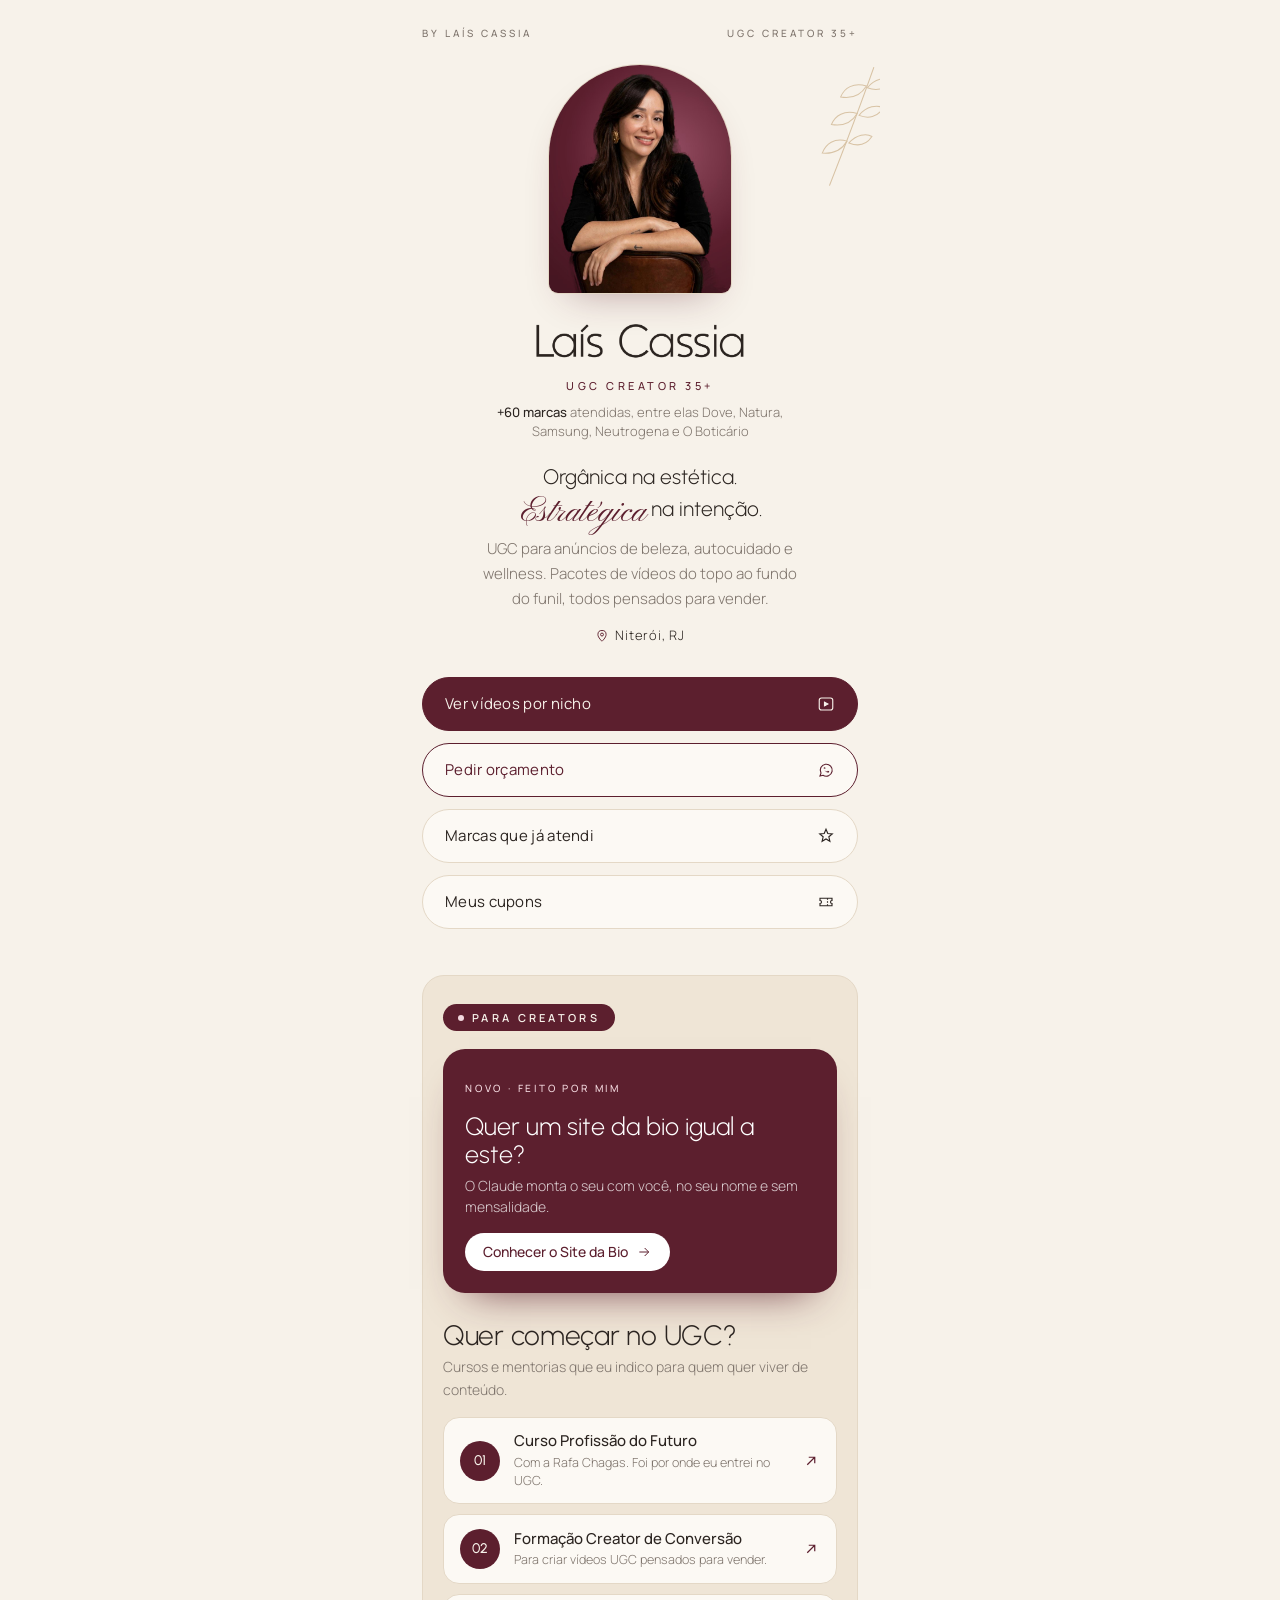
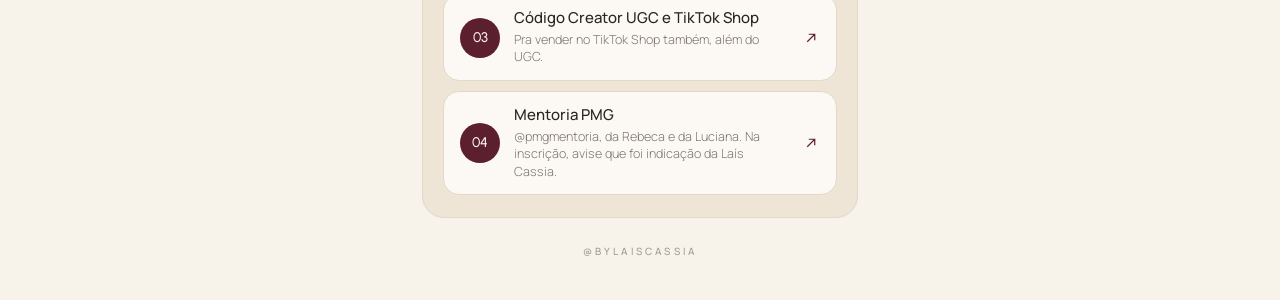
==== commit 2b37ec2f: "Site da Bio dentro do bloco Para creators e selo Para creators em destaque Co-Authored-By: Claude Op" ====
--- a/index.html
+++ b/index.html
@@ -12,7 +12,7 @@
 <link rel="icon" href="/img/icon.jpg">
 <link rel="preload" href="/fonts/manrope-300.woff2" as="font" type="font/woff2" crossorigin>
 <link rel="preload" href="/fonts/urbanist-300.woff2" as="font" type="font/woff2" crossorigin>
-<link rel="stylesheet" href="/assets/site.css?v=1794800892">
+<link rel="stylesheet" href="/assets/site.css?v=1794807706">
 </head>
 <body>
 <main class="wrap">
@@ -43,15 +43,14 @@
     <a class="btn" href="/cupons/"><span class="lbl">Meus cupons</span><svg class="ic" viewBox="0 0 24 24" fill="none" stroke="currentColor" stroke-width="1.5"><path d="M4 7h16v3a2 2 0 0 0 0 4v3H4v-3a2 2 0 0 0 0-4z"/><path d="M14 7v10" stroke-dasharray="2 2"/></svg></a>
   </nav>
 
-  <a class="sdb" href="/site-da-bio/">
+  <section class="creators" aria-labelledby="cr">
+    <span class="eyebrow">Para creators</span>
+    <a class="sdb" href="/site-da-bio/">
     <span class="sdb-tag">Novo · Feito por mim</span>
     <b>Quer um site da bio igual a este?</b>
     <small>O Claude monta o seu com você, no seu nome e sem mensalidade.</small>
     <span class="sdb-btn">Conhecer o Site da Bio<svg class="ic" viewBox="0 0 24 24" fill="none" stroke="currentColor" stroke-width="1.5"><path d="M5 12h14M13 6l6 6-6 6"/></svg></span>
   </a>
-
-  <section class="creators" aria-labelledby="cr">
-    <span class="eyebrow">Para creators</span>
     <h2 id="cr">Quer começar no UGC?</h2>
     <p>Cursos e mentorias que eu indico para quem quer viver de conteúdo.</p>
     <a class="ccard" href="https://go.hotmart.com/C105191651O" target="_blank" rel="noopener"><span class="ci">01</span><span><b>Curso Profissão do Futuro</b><small>Com a Rafa Chagas. Foi por onde eu entrei no UGC.</small></span><svg class="go" viewBox="0 0 24 24" fill="none" stroke="currentColor" stroke-width="1.6"><path d="M7 17L17 7M9 7h8v8"/></svg></a>
@@ -61,7 +60,7 @@
   </section>
   <div class="sign"><a href="https://www.instagram.com/bylaiscassia/" target="_blank" rel="noopener">@bylaiscassia</a></div>
 </main>
-<script src="/assets/site.js?v=1794800892"></script>
+<script src="/assets/site.js?v=1794807706"></script>
 <script>
 (function(){
   var el=document.getElementById("qf"); if(!el) return;
--- a/assets/site.css
+++ b/assets/site.css
@@ -237,3 +237,9 @@
 .sdb small{display:block;font-size:14px;line-height:1.5;color:rgba(255,255,255,.78)}
 .sdb-btn{display:inline-flex;align-items:center;gap:8px;margin-top:16px;padding:11px 18px;border-radius:999px;background:#fff;color:var(--carmim);font:500 14px/1 var(--sans)}
 .sdb-btn .ic{width:16px;height:16px}
+
+/* Para creators em destaque + card do Site da Bio dentro do bloco */
+.creators>.eyebrow{display:inline-flex;align-items:center;gap:8px;padding:8px 15px;border-radius:999px;background:var(--carmim);color:#F7F2EA;font:600 11px/1 var(--sans);letter-spacing:.3em;box-shadow:0 10px 22px -14px rgba(92,31,46,.8)}
+.creators>.eyebrow::before{content:"";width:6px;height:6px;border-radius:50%;background:#F3D9DF}
+.creators .sdb{margin:18px 0 26px}
+.creators h2#cr{margin-top:0}
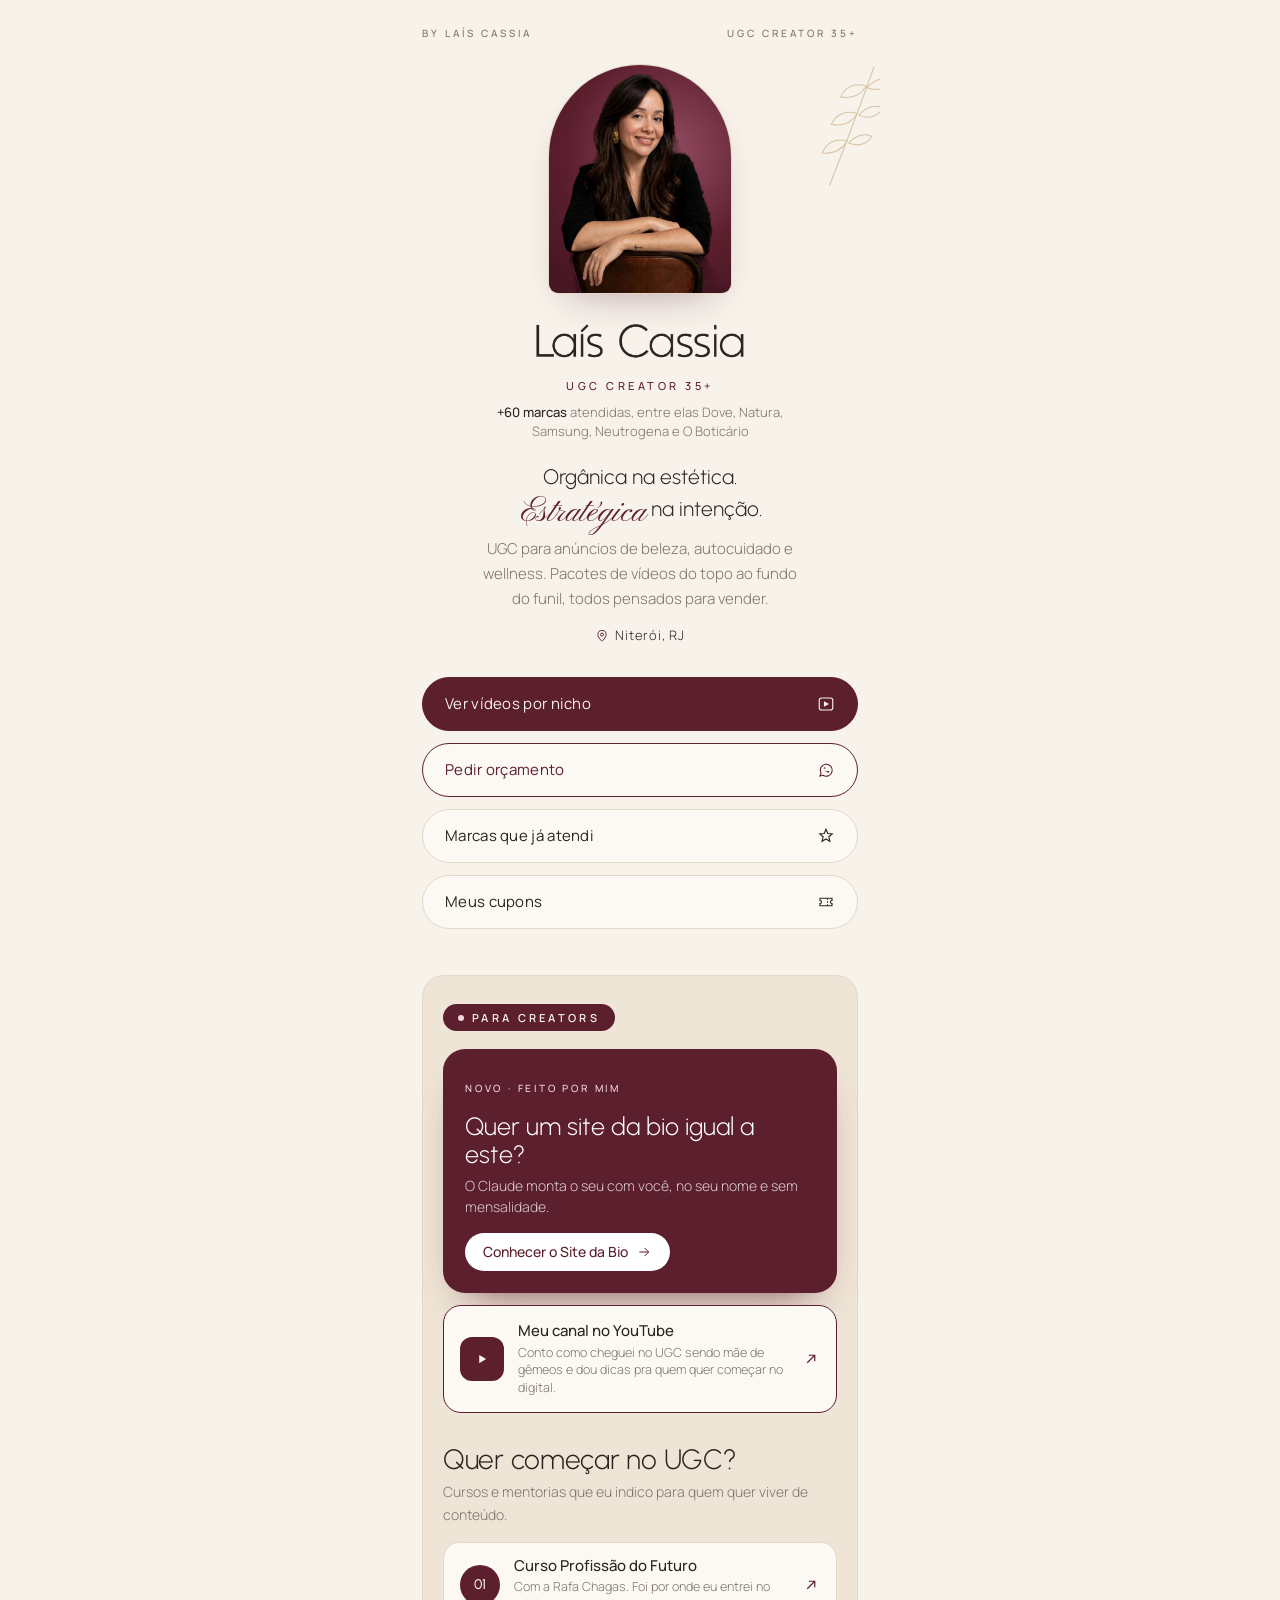
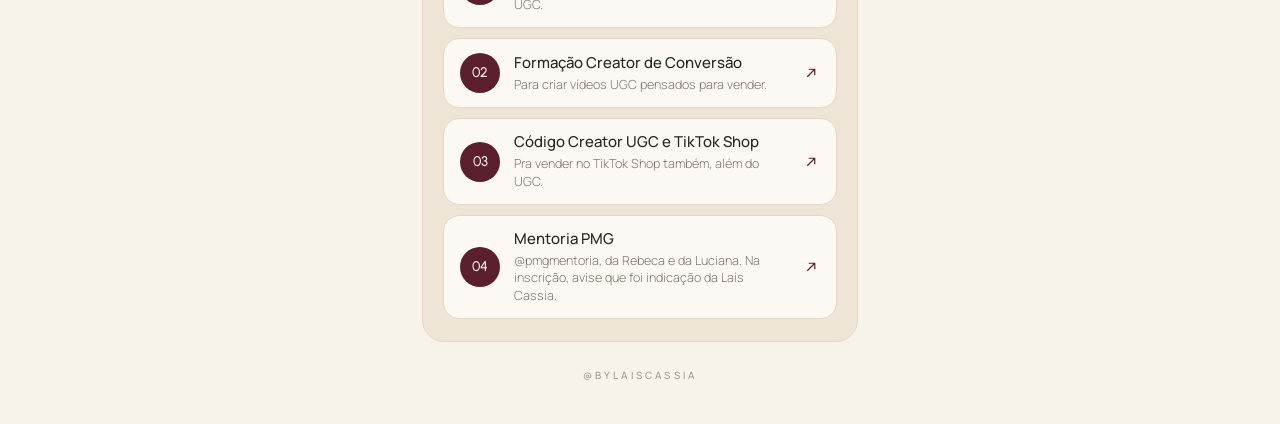
==== commit e0211d9f: "Link do canal do YouTube no bloco Para creators Co-Authored-By: Claude Opus 5.5 <noreply@anthropic.c" ====
--- a/index.html
+++ b/index.html
@@ -12,7 +12,7 @@
 <link rel="icon" href="/img/icon.jpg">
 <link rel="preload" href="/fonts/manrope-300.woff2" as="font" type="font/woff2" crossorigin>
 <link rel="preload" href="/fonts/urbanist-300.woff2" as="font" type="font/woff2" crossorigin>
-<link rel="stylesheet" href="/assets/site.css?v=1794807706">
+<link rel="stylesheet" href="/assets/site.css?v=1795274292">
 </head>
 <body>
 <main class="wrap">
@@ -51,6 +51,7 @@
     <small>O Claude monta o seu com você, no seu nome e sem mensalidade.</small>
     <span class="sdb-btn">Conhecer o Site da Bio<svg class="ic" viewBox="0 0 24 24" fill="none" stroke="currentColor" stroke-width="1.5"><path d="M5 12h14M13 6l6 6-6 6"/></svg></span>
   </a>
+    <a class="yt" href="https://www.youtube.com/@bylaiscassia" target="_blank" rel="noopener"><span class="yt-ic"><svg viewBox="0 0 24 24" fill="currentColor"><path d="M9 7.5v9l7.5-4.5z"/></svg></span><span><b>Meu canal no YouTube</b><small>Conto como cheguei no UGC sendo mãe de gêmeos e dou dicas pra quem quer começar no digital.</small></span><svg class="go" viewBox="0 0 24 24" fill="none" stroke="currentColor" stroke-width="1.6"><path d="M7 17L17 7M9 7h8v8"/></svg></a>
     <h2 id="cr">Quer começar no UGC?</h2>
     <p>Cursos e mentorias que eu indico para quem quer viver de conteúdo.</p>
     <a class="ccard" href="https://go.hotmart.com/C105191651O" target="_blank" rel="noopener"><span class="ci">01</span><span><b>Curso Profissão do Futuro</b><small>Com a Rafa Chagas. Foi por onde eu entrei no UGC.</small></span><svg class="go" viewBox="0 0 24 24" fill="none" stroke="currentColor" stroke-width="1.6"><path d="M7 17L17 7M9 7h8v8"/></svg></a>
@@ -60,7 +61,7 @@
   </section>
   <div class="sign"><a href="https://www.instagram.com/bylaiscassia/" target="_blank" rel="noopener">@bylaiscassia</a></div>
 </main>
-<script src="/assets/site.js?v=1794807706"></script>
+<script src="/assets/site.js?v=1795274292"></script>
 <script>
 (function(){
   var el=document.getElementById("qf"); if(!el) return;
--- a/assets/site.css
+++ b/assets/site.css
@@ -243,3 +243,13 @@
 .creators>.eyebrow::before{content:"";width:6px;height:6px;border-radius:50%;background:#F3D9DF}
 .creators .sdb{margin:18px 0 26px}
 .creators h2#cr{margin-top:0}
+
+/* canal do YouTube no bloco Para creators */
+.yt{display:flex;align-items:center;gap:14px;text-decoration:none;background:var(--card);border:1px solid var(--carmim);border-radius:18px;padding:16px;margin:0 0 30px;transition:transform .15s ease}
+.yt:hover{transform:translateY(-1px)}
+.yt-ic{width:44px;height:44px;border-radius:12px;background:var(--carmim);color:#F7F2EA;display:flex;align-items:center;justify-content:center;flex:none}
+.yt-ic svg{width:22px;height:22px}
+.yt b{display:block;font:500 15px/1.25 var(--sans);color:var(--ink)}
+.yt small{display:block;font-size:12.5px;color:var(--muted);margin-top:3px;line-height:1.4}
+.yt .go{margin-left:auto;width:18px;height:18px;color:var(--carmim);flex:none}
+.creators .sdb{margin:18px 0 12px}
